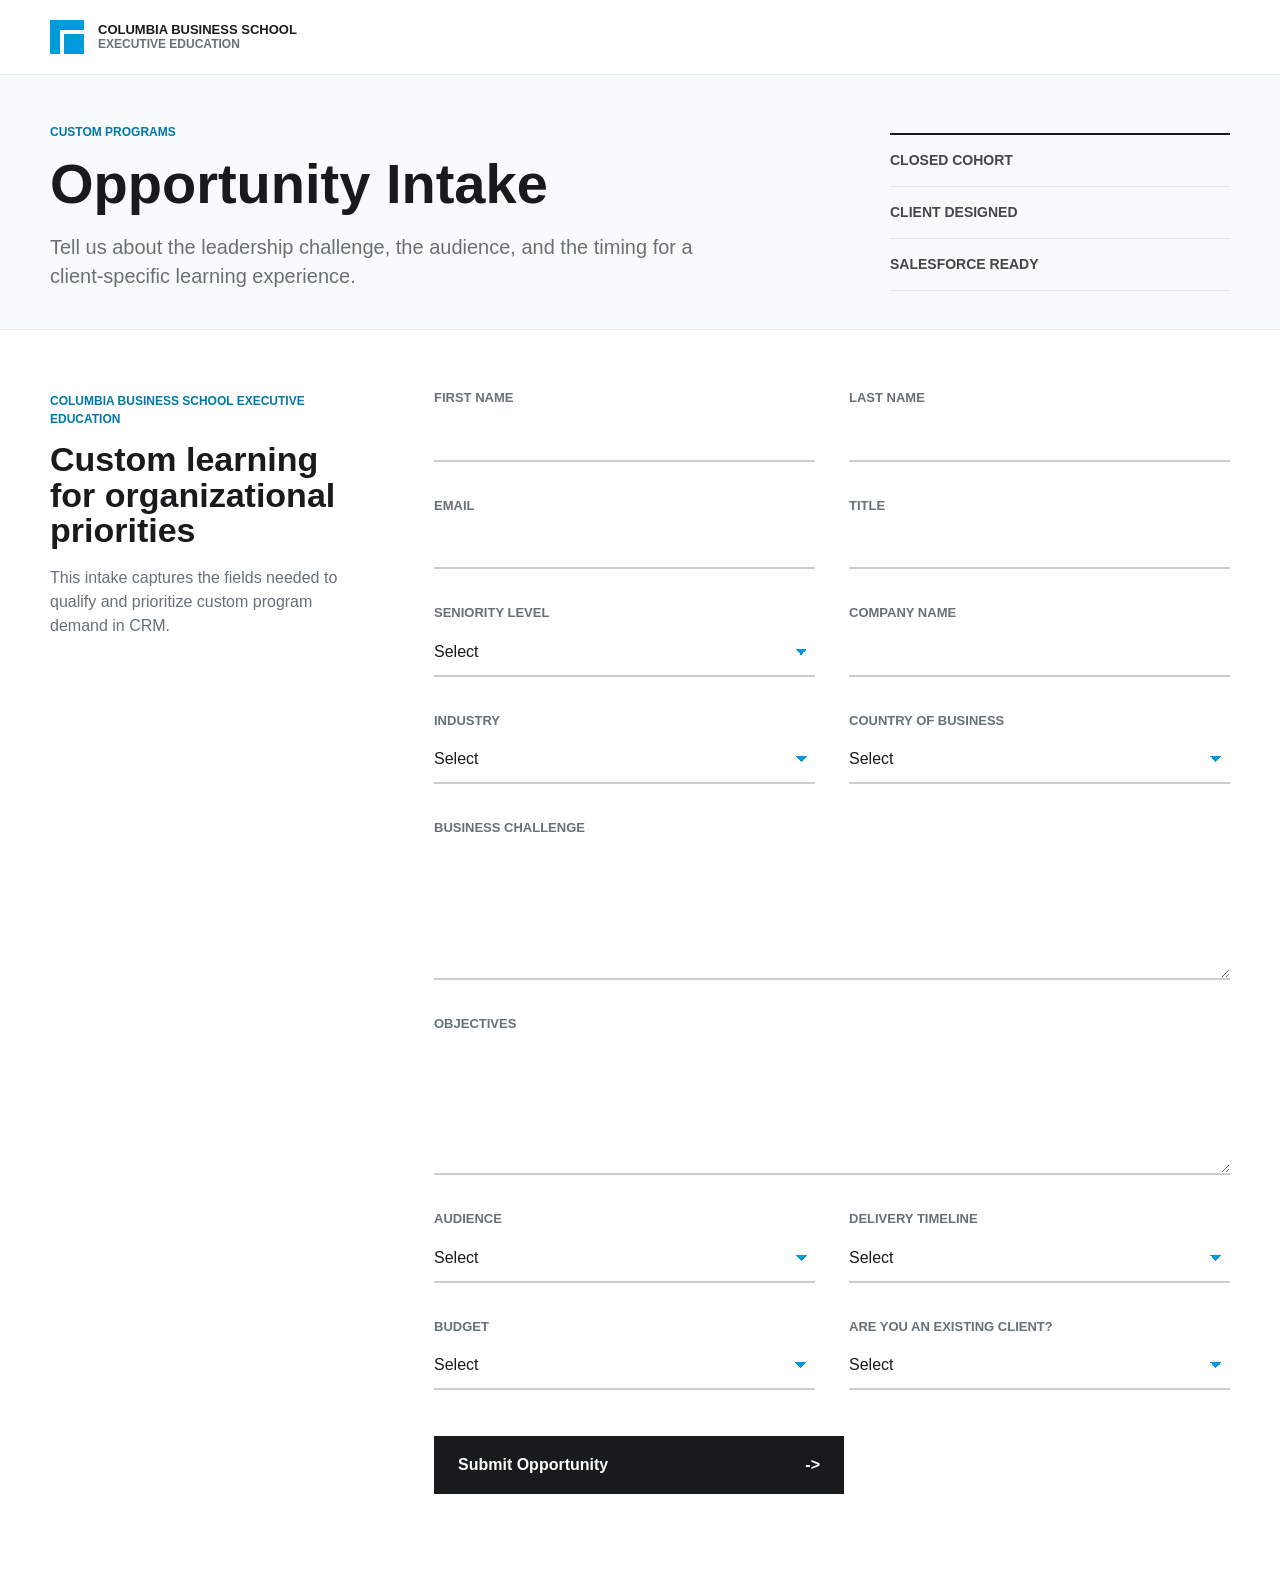
==== index.html @ e0cfa438 "Initial custom programs intake prototype" ====
<!doctype html>
<html lang="en">
  <head>
    <meta charset="utf-8">
    <meta name="viewport" content="width=device-width, initial-scale=1">
    <title>Custom Programs Opportunity Intake</title>
    <link rel="stylesheet" href="styles.css">
  </head>
  <body>
    <header class="site-header">
      <div class="page-shell header-inner">
        <a class="brand-lockup" href="#opportunity-form" aria-label="Columbia Business School Executive Education">
          <span class="brand-mark" aria-hidden="true"></span>
          <span class="brand-text">
            <span>Columbia Business School</span>
            <span>Executive Education</span>
          </span>
        </a>
      </div>
    </header>

    <main>
      <section class="intro-band">
        <div class="page-shell intro-grid">
          <div class="intro-copy">
            <p class="eyebrow">Custom Programs</p>
            <h1>Opportunity Intake</h1>
            <p>
              Tell us about the leadership challenge, the audience, and the timing for a client-specific learning experience.
            </p>
          </div>
          <div class="intro-meta" aria-label="Program focus">
            <span>Closed cohort</span>
            <span>Client designed</span>
            <span>Salesforce ready</span>
          </div>
        </div>
      </section>

      <section class="form-band" id="intake">
        <div class="page-shell form-layout">
          <aside class="form-rail" aria-label="Opportunity context">
            <p class="rail-kicker">Columbia Business School Executive Education</p>
            <h2>Custom learning for organizational priorities</h2>
            <p>
              This intake captures the fields needed to qualify and prioritize custom program demand in CRM.
            </p>
          </aside>

          <form id="opportunity-form" class="intake-form" autocomplete="on">
            <div class="form-field">
              <label for="firstName">First Name</label>
              <input id="firstName" name="firstName" type="text" autocomplete="given-name" required>
            </div>

            <div class="form-field">
              <label for="lastName">Last Name</label>
              <input id="lastName" name="lastName" type="text" autocomplete="family-name" required>
            </div>

            <div class="form-field">
              <label for="email">Email</label>
              <input id="email" name="email" type="email" autocomplete="email" required>
            </div>

            <div class="form-field">
              <label for="title">Title</label>
              <input id="title" name="title" type="text" autocomplete="organization-title" required>
            </div>

            <div class="form-field">
              <label for="seniority">Seniority Level</label>
              <select id="seniority" name="seniority" required></select>
            </div>

            <div class="form-field">
              <label for="companyName">Company Name</label>
              <input id="companyName" name="companyName" type="text" autocomplete="organization" required>
            </div>

            <div class="form-field">
              <label for="industry">Industry</label>
              <select id="industry" name="industry" required></select>
            </div>

            <div class="form-field">
              <label for="country">Country of Business</label>
              <select id="country" name="country" required></select>
            </div>

            <div class="form-field form-field-wide">
              <label for="businessChallenge">Business Challenge</label>
              <textarea id="businessChallenge" name="businessChallenge" rows="5" required></textarea>
            </div>

            <div class="form-field form-field-wide">
              <label for="objectives">Objectives</label>
              <textarea id="objectives" name="objectives" rows="5" required></textarea>
            </div>

            <div class="form-field">
              <label for="audience">Audience</label>
              <select id="audience" name="audience" required></select>
            </div>

            <div class="form-field">
              <label for="deliveryTimeline">Delivery Timeline</label>
              <select id="deliveryTimeline" name="deliveryTimeline" required></select>
            </div>

            <div class="form-field">
              <label for="budget">Budget</label>
              <select id="budget" name="budget" required></select>
            </div>

            <div class="form-field">
              <label for="existingClient">Are You An Existing Client?</label>
              <select id="existingClient" name="existingClient" required></select>
            </div>

            <div class="form-actions">
              <button class="primary-button" type="submit">
                <span>Submit Opportunity</span>
                <span aria-hidden="true">-&gt;</span>
              </button>
            </div>
          </form>
        </div>
      </section>

      <section id="success-view" class="success-band" hidden aria-live="polite">
        <div class="page-shell success-layout">
          <div class="score-summary">
            <p class="eyebrow">Submitted</p>
            <h2>Opportunity captured</h2>
            <div class="oqs-block">
              <div>
                <p class="score-label">Opportunity Quality Score</p>
                <p class="score-note">Prototype sample</p>
              </div>
              <strong id="oqs-score">0</strong>
            </div>
            <div class="score-meter" aria-hidden="true">
              <span id="oqs-meter"></span>
            </div>
            <p id="oqs-tier" class="tier-label"></p>
            <button id="new-entry" class="secondary-button" type="button">Start Another Entry</button>
          </div>

          <div>
            <h2 class="summary-title">Entered Values</h2>
            <dl id="submission-summary" class="submission-summary"></dl>
          </div>
        </div>
      </section>
    </main>

    <script src="app.js"></script>
  </body>
</html>
---- styles.css ----
:root {
  --color-white: #fff;
  --color-black: #000;
  --color-blue-40: #009bdb;
  --color-blue-60: #0078ab;
  --color-gray-20: #e6e6e6;
  --color-gray-30: #ccc;
  --color-gray-60: #767676;
  --color-c-gray-5: #f8fafb;
  --color-c-gray-10: #f1f4f7;
  --color-c-gray-20: #e3e8ee;
  --color-c-gray-70: #687078;
  --color-c-gray-80: #42474c;
  --color-c-gray-90: #181a1c;
  --font-text: "neue-haas-grotesk-text", "Helvetica Neue", Arial, sans-serif;
  --font-display: "neue-haas-grotesk-display", "Helvetica Neue", Arial, sans-serif;
  --max-width: 1180px;
}

* {
  box-sizing: border-box;
}

html {
  scroll-behavior: smooth;
}

body {
  margin: 0;
  background: var(--color-white);
  color: var(--color-c-gray-90);
  font-family: var(--font-text);
  font-size: 16px;
  line-height: 1.5;
}

button,
input,
select,
textarea {
  font: inherit;
}

button {
  cursor: pointer;
}

.page-shell {
  width: min(100% - 40px, var(--max-width));
  margin: 0 auto;
}

.site-header {
  border-bottom: 1px solid var(--color-c-gray-20);
  background: var(--color-white);
}

.header-inner {
  min-height: 74px;
  display: flex;
  align-items: center;
}

.brand-lockup {
  display: inline-flex;
  align-items: center;
  gap: 14px;
  color: inherit;
  text-decoration: none;
}

.brand-mark {
  position: relative;
  width: 34px;
  height: 34px;
  flex: 0 0 34px;
  background: var(--color-blue-40);
}

.brand-mark::before {
  position: absolute;
  content: "";
  inset: 10px 0 0 10px;
  border-left: 4px solid var(--color-white);
  border-top: 4px solid var(--color-white);
}

.brand-text {
  display: grid;
  gap: 1px;
  line-height: 1.05;
  text-transform: uppercase;
}

.brand-text span:first-child {
  font-size: 13px;
  font-weight: 700;
}

.brand-text span:last-child {
  color: var(--color-c-gray-70);
  font-size: 12px;
  font-weight: 600;
}

.intro-band {
  background: var(--color-c-gray-5);
  border-bottom: 1px solid var(--color-c-gray-20);
}

.intro-grid {
  min-height: 245px;
  display: grid;
  grid-template-columns: minmax(0, 1fr) minmax(250px, 340px);
  gap: 48px;
  align-items: end;
  padding: 48px 0 38px;
}

.intro-copy {
  max-width: 760px;
}

.eyebrow,
.rail-kicker,
.score-label,
.score-note,
.tier-label {
  margin: 0;
  font-size: 12px;
  font-weight: 700;
  letter-spacing: 0;
  text-transform: uppercase;
}

.eyebrow,
.rail-kicker {
  color: var(--color-blue-60);
}

h1,
h2 {
  margin: 0;
  font-family: var(--font-display);
  font-weight: 600;
  line-height: 1.04;
  letter-spacing: 0;
}

h1 {
  max-width: 920px;
  margin-top: 14px;
  font-size: 56px;
}

.intro-copy p:last-child {
  max-width: 670px;
  margin: 20px 0 0;
  color: var(--color-c-gray-70);
  font-size: 20px;
  line-height: 1.45;
}

.intro-meta {
  display: grid;
  border-top: 2px solid var(--color-c-gray-90);
}

.intro-meta span {
  padding: 15px 0;
  border-bottom: 1px solid var(--color-c-gray-20);
  color: var(--color-c-gray-80);
  font-size: 14px;
  font-weight: 700;
  text-transform: uppercase;
}

.form-band {
  padding: 58px 0 82px;
}

.form-layout {
  display: grid;
  grid-template-columns: minmax(230px, 320px) minmax(0, 1fr);
  gap: 64px;
  align-items: start;
}

.form-rail {
  position: sticky;
  top: 28px;
  padding-top: 4px;
}

.form-rail h2 {
  margin-top: 14px;
  font-size: 34px;
}

.form-rail p:last-child {
  margin: 18px 0 0;
  color: var(--color-c-gray-70);
}

.intake-form {
  display: grid;
  grid-template-columns: repeat(2, minmax(0, 1fr));
  column-gap: 34px;
  row-gap: 34px;
}

.form-field {
  display: grid;
  gap: 6px;
}

.form-field-wide {
  grid-column: 1 / -1;
}

.form-field label {
  color: var(--color-c-gray-70);
  font-size: 13px;
  font-weight: 700;
  text-transform: uppercase;
}

.form-field input,
.form-field select,
.form-field textarea {
  width: 100%;
  border: 0;
  border-bottom: 2px solid var(--color-gray-30);
  border-radius: 0;
  background: transparent;
  color: var(--color-c-gray-90);
  outline: none;
  transition: border-color 160ms ease, background-color 160ms ease;
}

.form-field input,
.form-field select {
  min-height: 48px;
}

.form-field textarea {
  min-height: 128px;
  padding-top: 12px;
  resize: vertical;
}

.form-field select {
  appearance: none;
  padding-right: 32px;
  background-image:
    linear-gradient(45deg, transparent 50%, var(--color-blue-40) 50%),
    linear-gradient(135deg, var(--color-blue-40) 50%, transparent 50%);
  background-position:
    calc(100% - 14px) 50%,
    calc(100% - 8px) 50%;
  background-size: 6px 6px, 6px 6px;
  background-repeat: no-repeat;
}

.form-field input:hover,
.form-field select:hover,
.form-field textarea:hover {
  border-bottom-color: var(--color-c-gray-90);
}

.form-field input:focus,
.form-field select:focus,
.form-field textarea:focus {
  border-bottom-color: var(--color-blue-40);
  background: var(--color-c-gray-5);
}

.form-actions {
  grid-column: 1 / -1;
  padding-top: 12px;
}

.primary-button,
.secondary-button {
  min-height: 58px;
  border-radius: 0;
  padding: 0 23px;
  font-size: 16px;
  font-weight: 700;
  letter-spacing: 0;
}

.primary-button {
  width: min(100%, 410px);
  display: inline-flex;
  align-items: center;
  justify-content: space-between;
  gap: 18px;
  border: 1px solid var(--color-c-gray-90);
  background: var(--color-c-gray-90);
  color: var(--color-white);
}

.primary-button:hover,
.primary-button:focus {
  background: var(--color-c-gray-80);
  border-color: var(--color-c-gray-80);
}

.secondary-button {
  width: 100%;
  margin-top: 28px;
  border: 1px solid var(--color-gray-30);
  background: transparent;
  color: var(--color-c-gray-90);
}

.secondary-button:hover,
.secondary-button:focus {
  background: var(--color-c-gray-90);
  border-color: var(--color-c-gray-90);
  color: var(--color-white);
}

.success-band {
  padding: 58px 0 86px;
  border-top: 1px solid var(--color-c-gray-20);
  background: var(--color-white);
}

.success-layout {
  display: grid;
  grid-template-columns: minmax(260px, 360px) minmax(0, 1fr);
  gap: 64px;
  align-items: start;
}

.score-summary {
  border-top: 2px solid var(--color-c-gray-90);
  padding-top: 26px;
}

.score-summary h2,
.summary-title {
  margin-top: 12px;
  font-size: 34px;
}

.oqs-block {
  display: flex;
  align-items: end;
  justify-content: space-between;
  gap: 18px;
  margin-top: 34px;
}

.score-label {
  color: var(--color-c-gray-90);
}

.score-note {
  margin-top: 4px;
  color: var(--color-c-gray-70);
  font-size: 11px;
}

#oqs-score {
  font-family: var(--font-display);
  font-size: 76px;
  line-height: 0.9;
}

.score-meter {
  height: 8px;
  margin-top: 18px;
  background: var(--color-c-gray-20);
}

.score-meter span {
  display: block;
  width: 0%;
  height: 100%;
  background: var(--color-blue-40);
  transition: width 260ms ease;
}

.tier-label {
  margin-top: 14px;
  color: var(--color-c-gray-80);
}

.submission-summary {
  display: grid;
  grid-template-columns: repeat(2, minmax(0, 1fr));
  gap: 18px;
  margin: 24px 0 0;
}

.summary-item {
  min-width: 0;
  padding: 18px 0;
  border-top: 1px solid var(--color-c-gray-20);
}

.summary-item-wide {
  grid-column: 1 / -1;
}

.summary-item dt {
  margin: 0 0 7px;
  color: var(--color-c-gray-70);
  font-size: 12px;
  font-weight: 700;
  text-transform: uppercase;
}

.summary-item dd {
  margin: 0;
  overflow-wrap: anywhere;
  color: var(--color-c-gray-90);
}

[hidden] {
  display: none !important;
}

@media (max-width: 880px) {
  .intro-grid,
  .form-layout,
  .success-layout {
    grid-template-columns: 1fr;
    gap: 34px;
  }

  .intro-grid {
    min-height: auto;
    padding: 40px 0 32px;
  }

  h1 {
    font-size: 42px;
  }

  .intro-copy p:last-child {
    font-size: 18px;
  }

  .form-rail {
    position: static;
  }

  .intake-form,
  .submission-summary {
    grid-template-columns: 1fr;
  }
}

@media (max-width: 560px) {
  .page-shell {
    width: min(100% - 28px, var(--max-width));
  }

  .header-inner {
    min-height: 68px;
  }

  .brand-text span:first-child {
    font-size: 11px;
  }

  .brand-text span:last-child {
    font-size: 11px;
  }

  h1 {
    font-size: 36px;
  }

  .form-band,
  .success-band {
    padding: 40px 0 62px;
  }

  .form-rail h2,
  .score-summary h2,
  .summary-title {
    font-size: 28px;
  }

  #oqs-score {
    font-size: 62px;
  }
}
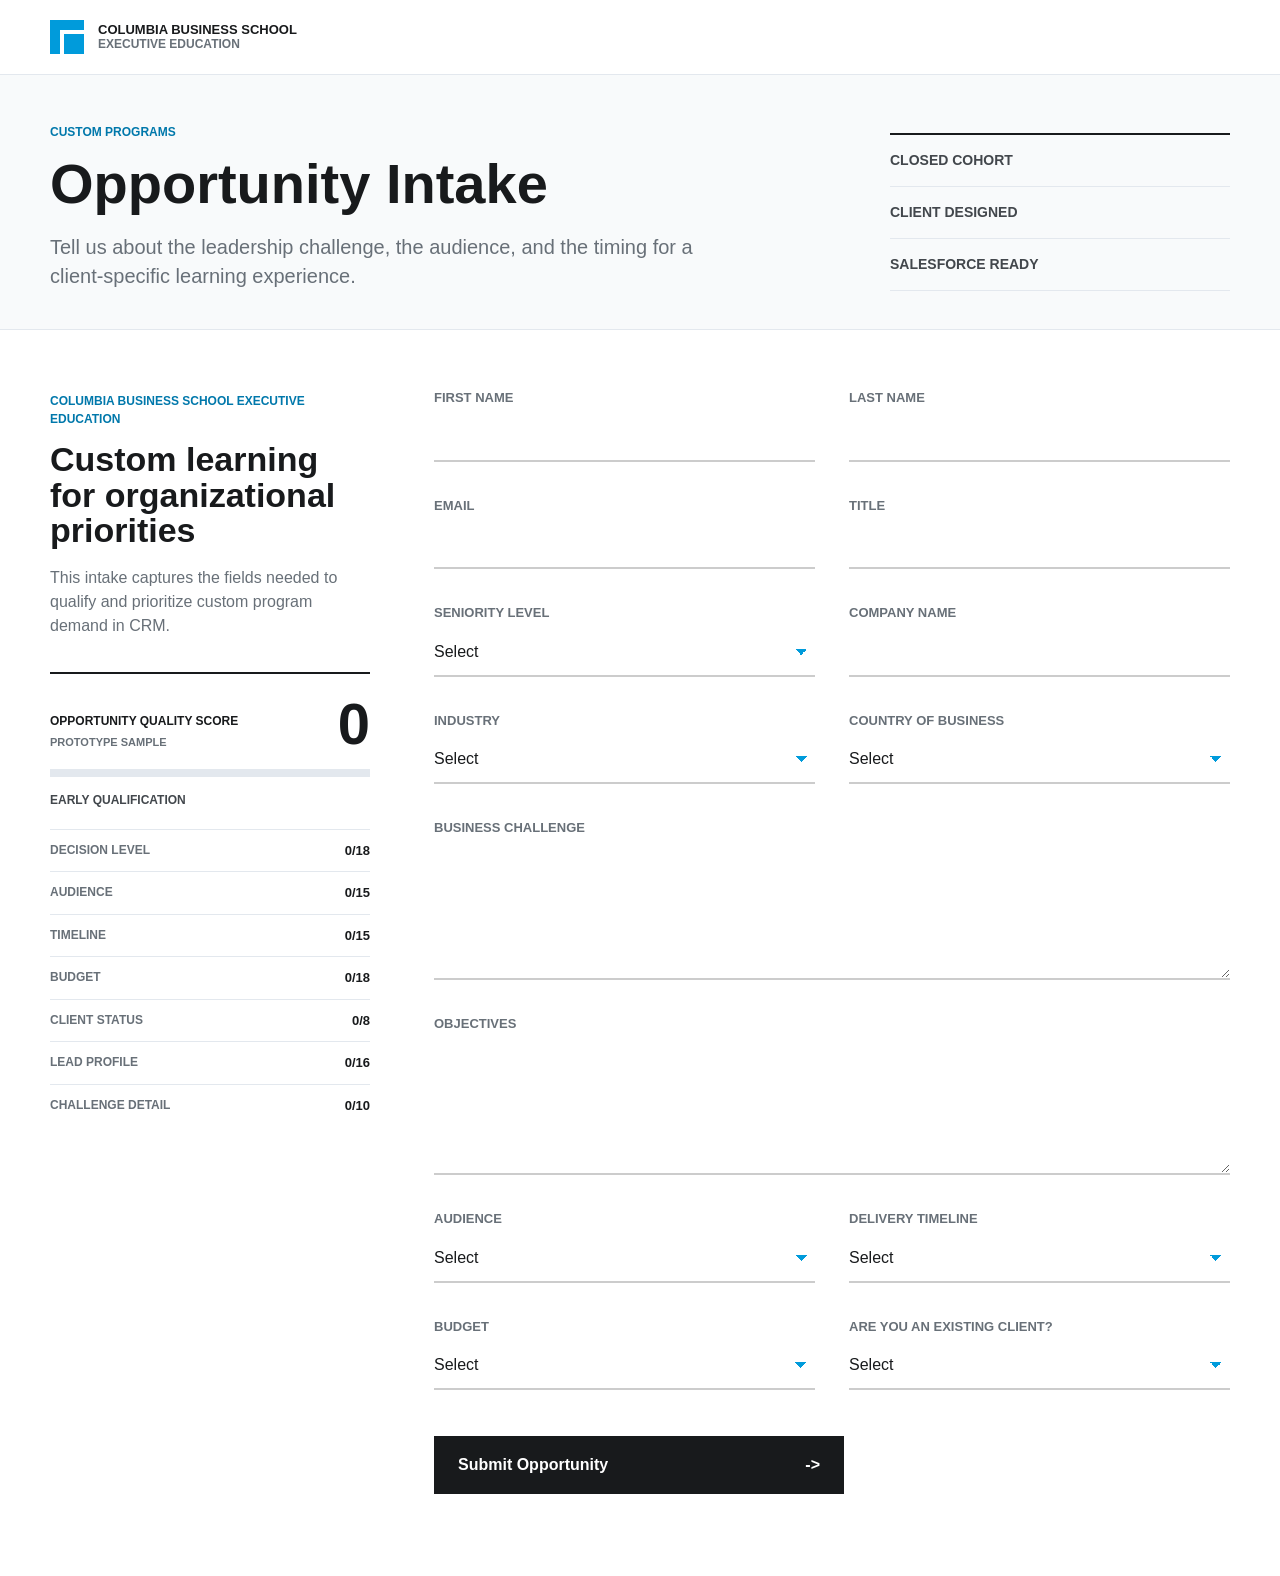
==== commit a01b9ab7: "Add live opportunity scoring" ====
--- a/index.html
+++ b/index.html
@@ -45,6 +45,49 @@
             <p>
               This intake captures the fields needed to qualify and prioritize custom program demand in CRM.
             </p>
+            <div class="live-score" aria-live="polite">
+              <div class="live-score-header">
+                <div>
+                  <p class="score-label">Opportunity Quality Score</p>
+                  <p class="score-note">Prototype sample</p>
+                </div>
+                <strong id="live-oqs-score">0</strong>
+              </div>
+              <div class="score-meter" aria-hidden="true">
+                <span id="live-oqs-meter"></span>
+              </div>
+              <p id="live-oqs-tier" class="tier-label">Early qualification</p>
+              <dl class="score-breakdown">
+                <div>
+                  <dt>Decision level</dt>
+                  <dd><span id="score-seniority">0</span>/18</dd>
+                </div>
+                <div>
+                  <dt>Audience</dt>
+                  <dd><span id="score-audience">0</span>/15</dd>
+                </div>
+                <div>
+                  <dt>Timeline</dt>
+                  <dd><span id="score-timeline">0</span>/15</dd>
+                </div>
+                <div>
+                  <dt>Budget</dt>
+                  <dd><span id="score-budget">0</span>/18</dd>
+                </div>
+                <div>
+                  <dt>Client status</dt>
+                  <dd><span id="score-client">0</span>/8</dd>
+                </div>
+                <div>
+                  <dt>Lead profile</dt>
+                  <dd><span id="score-profile">0</span>/16</dd>
+                </div>
+                <div>
+                  <dt>Challenge detail</dt>
+                  <dd><span id="score-detail">0</span>/10</dd>
+                </div>
+              </dl>
+            </div>
           </aside>
 
           <form id="opportunity-form" class="intake-form" autocomplete="on">
--- a/styles.css
+++ b/styles.css
@@ -197,9 +197,60 @@
   font-size: 34px;
 }
 
-.form-rail p:last-child {
+.form-rail > p:not(.rail-kicker) {
   margin: 18px 0 0;
   color: var(--color-c-gray-70);
+}
+
+.live-score {
+  margin-top: 34px;
+  padding-top: 24px;
+  border-top: 2px solid var(--color-c-gray-90);
+}
+
+.live-score-header {
+  display: flex;
+  align-items: end;
+  justify-content: space-between;
+  gap: 18px;
+}
+
+#live-oqs-score {
+  font-family: var(--font-display);
+  font-size: 58px;
+  line-height: 0.9;
+}
+
+.score-breakdown {
+  display: grid;
+  gap: 0;
+  margin: 20px 0 0;
+}
+
+.score-breakdown div {
+  display: flex;
+  justify-content: space-between;
+  gap: 18px;
+  padding: 11px 0;
+  border-top: 1px solid var(--color-c-gray-20);
+}
+
+.score-breakdown dt,
+.score-breakdown dd {
+  margin: 0;
+}
+
+.score-breakdown dt {
+  color: var(--color-c-gray-70);
+  font-size: 12px;
+  font-weight: 700;
+  text-transform: uppercase;
+}
+
+.score-breakdown dd {
+  color: var(--color-c-gray-90);
+  font-size: 13px;
+  font-weight: 700;
 }
 
 .intake-form {
@@ -481,12 +532,13 @@
     padding: 40px 0 62px;
   }
 
-  .form-rail h2,
+.form-rail h2,
   .score-summary h2,
   .summary-title {
     font-size: 28px;
   }
 
+  #live-oqs-score,
   #oqs-score {
     font-size: 62px;
   }
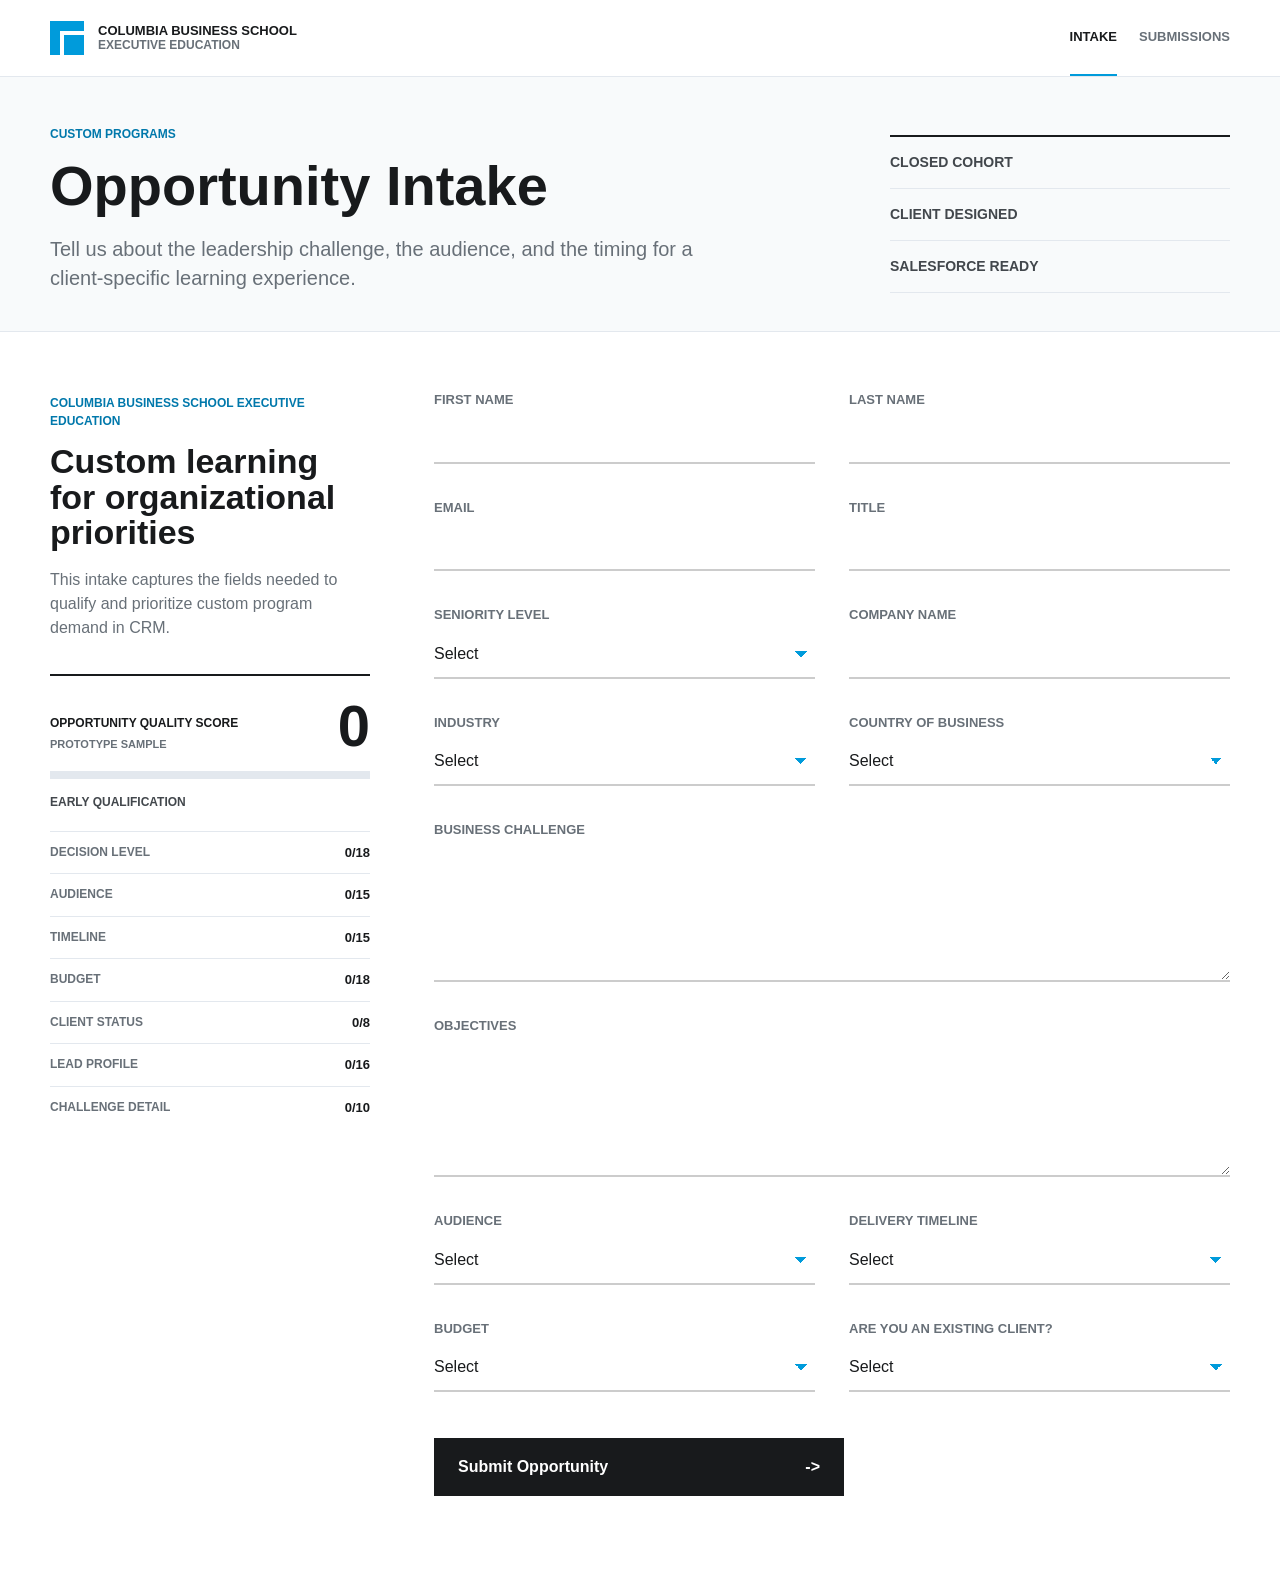
==== commit 420038a9: "Add submissions dashboard" ====
--- a/index.html
+++ b/index.html
@@ -9,13 +9,17 @@
   <body>
     <header class="site-header">
       <div class="page-shell header-inner">
-        <a class="brand-lockup" href="#opportunity-form" aria-label="Columbia Business School Executive Education">
+        <a class="brand-lockup" href="index.html" aria-label="Columbia Business School Executive Education">
           <span class="brand-mark" aria-hidden="true"></span>
           <span class="brand-text">
             <span>Columbia Business School</span>
             <span>Executive Education</span>
           </span>
         </a>
+        <nav class="site-nav" aria-label="Primary navigation">
+          <a href="index.html" aria-current="page">Intake</a>
+          <a href="submissions.html">Submissions</a>
+        </nav>
       </div>
     </header>
 
--- a/styles.css
+++ b/styles.css
@@ -59,6 +59,8 @@
   min-height: 74px;
   display: flex;
   align-items: center;
+  justify-content: space-between;
+  gap: 28px;
 }
 
 .brand-lockup {
@@ -101,6 +103,30 @@
   color: var(--color-c-gray-70);
   font-size: 12px;
   font-weight: 600;
+}
+
+.site-nav {
+  display: flex;
+  align-items: center;
+  gap: 22px;
+  margin-left: auto;
+}
+
+.site-nav a {
+  border-bottom: 2px solid transparent;
+  color: var(--color-c-gray-70);
+  font-size: 13px;
+  font-weight: 700;
+  line-height: 74px;
+  text-decoration: none;
+  text-transform: uppercase;
+}
+
+.site-nav a:hover,
+.site-nav a:focus,
+.site-nav a[aria-current="page"] {
+  border-bottom-color: var(--color-blue-40);
+  color: var(--color-c-gray-90);
 }
 
 .intro-band {
@@ -379,6 +405,195 @@
   background: var(--color-white);
 }
 
+.ops-band {
+  background: var(--color-c-gray-5);
+  border-bottom: 1px solid var(--color-c-gray-20);
+}
+
+.ops-header {
+  min-height: 214px;
+  display: flex;
+  align-items: end;
+  justify-content: space-between;
+  gap: 40px;
+  padding: 44px 0 36px;
+}
+
+.ops-header > div {
+  max-width: 830px;
+}
+
+.ops-header h1 {
+  margin-top: 14px;
+}
+
+.ops-header p:last-child {
+  max-width: 720px;
+  margin: 18px 0 0;
+  color: var(--color-c-gray-70);
+  font-size: 18px;
+}
+
+.secondary-link {
+  min-width: 132px;
+  border: 1px solid var(--color-gray-30);
+  padding: 16px 20px;
+  color: var(--color-c-gray-90);
+  font-size: 14px;
+  font-weight: 700;
+  text-align: center;
+  text-decoration: none;
+}
+
+.secondary-link:hover,
+.secondary-link:focus {
+  background: var(--color-c-gray-90);
+  border-color: var(--color-c-gray-90);
+  color: var(--color-white);
+}
+
+.submissions-band {
+  padding: 34px 0 72px;
+}
+
+.summary-strip {
+  display: grid;
+  grid-template-columns: repeat(4, minmax(0, 1fr));
+  border-top: 2px solid var(--color-c-gray-90);
+  border-bottom: 1px solid var(--color-c-gray-20);
+}
+
+.summary-strip div {
+  min-width: 0;
+  padding: 22px 24px 22px 0;
+}
+
+.summary-strip div:not(:first-child) {
+  padding-left: 24px;
+  border-left: 1px solid var(--color-c-gray-20);
+}
+
+.summary-strip span {
+  display: block;
+  font-family: var(--font-display);
+  font-size: 40px;
+  font-weight: 600;
+  line-height: 1;
+}
+
+.summary-strip p {
+  margin: 8px 0 0;
+  color: var(--color-c-gray-70);
+  font-size: 12px;
+  font-weight: 700;
+  text-transform: uppercase;
+}
+
+.table-toolbar {
+  display: grid;
+  grid-template-columns: minmax(260px, 420px) minmax(180px, 240px);
+  gap: 24px;
+  align-items: end;
+  margin-top: 32px;
+}
+
+.compact-field input,
+.compact-field select {
+  min-height: 40px;
+}
+
+.table-frame {
+  width: 100%;
+  margin-top: 28px;
+  overflow-x: auto;
+  border-top: 2px solid var(--color-c-gray-90);
+  border-bottom: 1px solid var(--color-c-gray-20);
+}
+
+.submissions-table {
+  width: 100%;
+  min-width: 1720px;
+  border-collapse: collapse;
+  font-size: 13px;
+}
+
+.submissions-table th,
+.submissions-table td {
+  padding: 14px 16px;
+  border-bottom: 1px solid var(--color-c-gray-20);
+  text-align: left;
+  vertical-align: top;
+}
+
+.submissions-table th {
+  position: sticky;
+  top: 0;
+  z-index: 1;
+  background: var(--color-white);
+  color: var(--color-c-gray-70);
+  font-size: 11px;
+  font-weight: 700;
+  text-transform: uppercase;
+}
+
+.submissions-table tbody tr:hover {
+  background: var(--color-c-gray-5);
+}
+
+.nowrap {
+  white-space: nowrap;
+}
+
+.strong-cell {
+  font-weight: 700;
+}
+
+.long-cell {
+  min-width: 320px;
+  max-width: 380px;
+}
+
+.oqs-badge,
+.status-badge {
+  display: inline-flex;
+  min-height: 26px;
+  align-items: center;
+  border: 1px solid var(--color-c-gray-20);
+  padding: 4px 9px;
+  font-size: 12px;
+  font-weight: 700;
+  white-space: nowrap;
+}
+
+.oqs-badge {
+  min-width: 42px;
+  justify-content: center;
+  background: var(--color-c-gray-10);
+  color: var(--color-c-gray-90);
+}
+
+.oqs-badge.is-strong {
+  border-color: var(--color-blue-40);
+  background: var(--color-blue-5, #d8f2fd);
+}
+
+.oqs-badge.is-priority {
+  background: var(--color-c-gray-90);
+  border-color: var(--color-c-gray-90);
+  color: var(--color-white);
+}
+
+.status-badge {
+  background: var(--color-white);
+  color: var(--color-c-gray-80);
+}
+
+.empty-state {
+  margin: 24px 0 0;
+  color: var(--color-c-gray-70);
+  font-weight: 700;
+}
+
 .success-layout {
   display: grid;
   grid-template-columns: minmax(260px, 360px) minmax(0, 1fr);
@@ -478,9 +693,14 @@
 @media (max-width: 880px) {
   .intro-grid,
   .form-layout,
-  .success-layout {
+  .success-layout,
+  .ops-header {
     grid-template-columns: 1fr;
     gap: 34px;
+  }
+
+  .ops-header {
+    display: grid;
   }
 
   .intro-grid {
@@ -504,6 +724,11 @@
   .submission-summary {
     grid-template-columns: 1fr;
   }
+
+  .summary-strip,
+  .table-toolbar {
+    grid-template-columns: repeat(2, minmax(0, 1fr));
+  }
 }
 
 @media (max-width: 560px) {
@@ -523,16 +748,48 @@
     font-size: 11px;
   }
 
+  .header-inner {
+    align-items: flex-start;
+    flex-direction: column;
+    gap: 8px;
+    padding: 16px 0 0;
+  }
+
+  .site-nav {
+    width: 100%;
+    gap: 18px;
+  }
+
+  .site-nav a {
+    line-height: 42px;
+  }
+
   h1 {
     font-size: 36px;
   }
 
   .form-band,
-  .success-band {
+  .success-band,
+  .submissions-band {
     padding: 40px 0 62px;
   }
 
-.form-rail h2,
+  .summary-strip,
+  .table-toolbar {
+    grid-template-columns: 1fr;
+  }
+
+  .summary-strip div,
+  .summary-strip div:not(:first-child) {
+    padding: 18px 0;
+    border-left: 0;
+  }
+
+  .summary-strip div:not(:first-child) {
+    border-top: 1px solid var(--color-c-gray-20);
+  }
+
+  .form-rail h2,
   .score-summary h2,
   .summary-title {
     font-size: 28px;
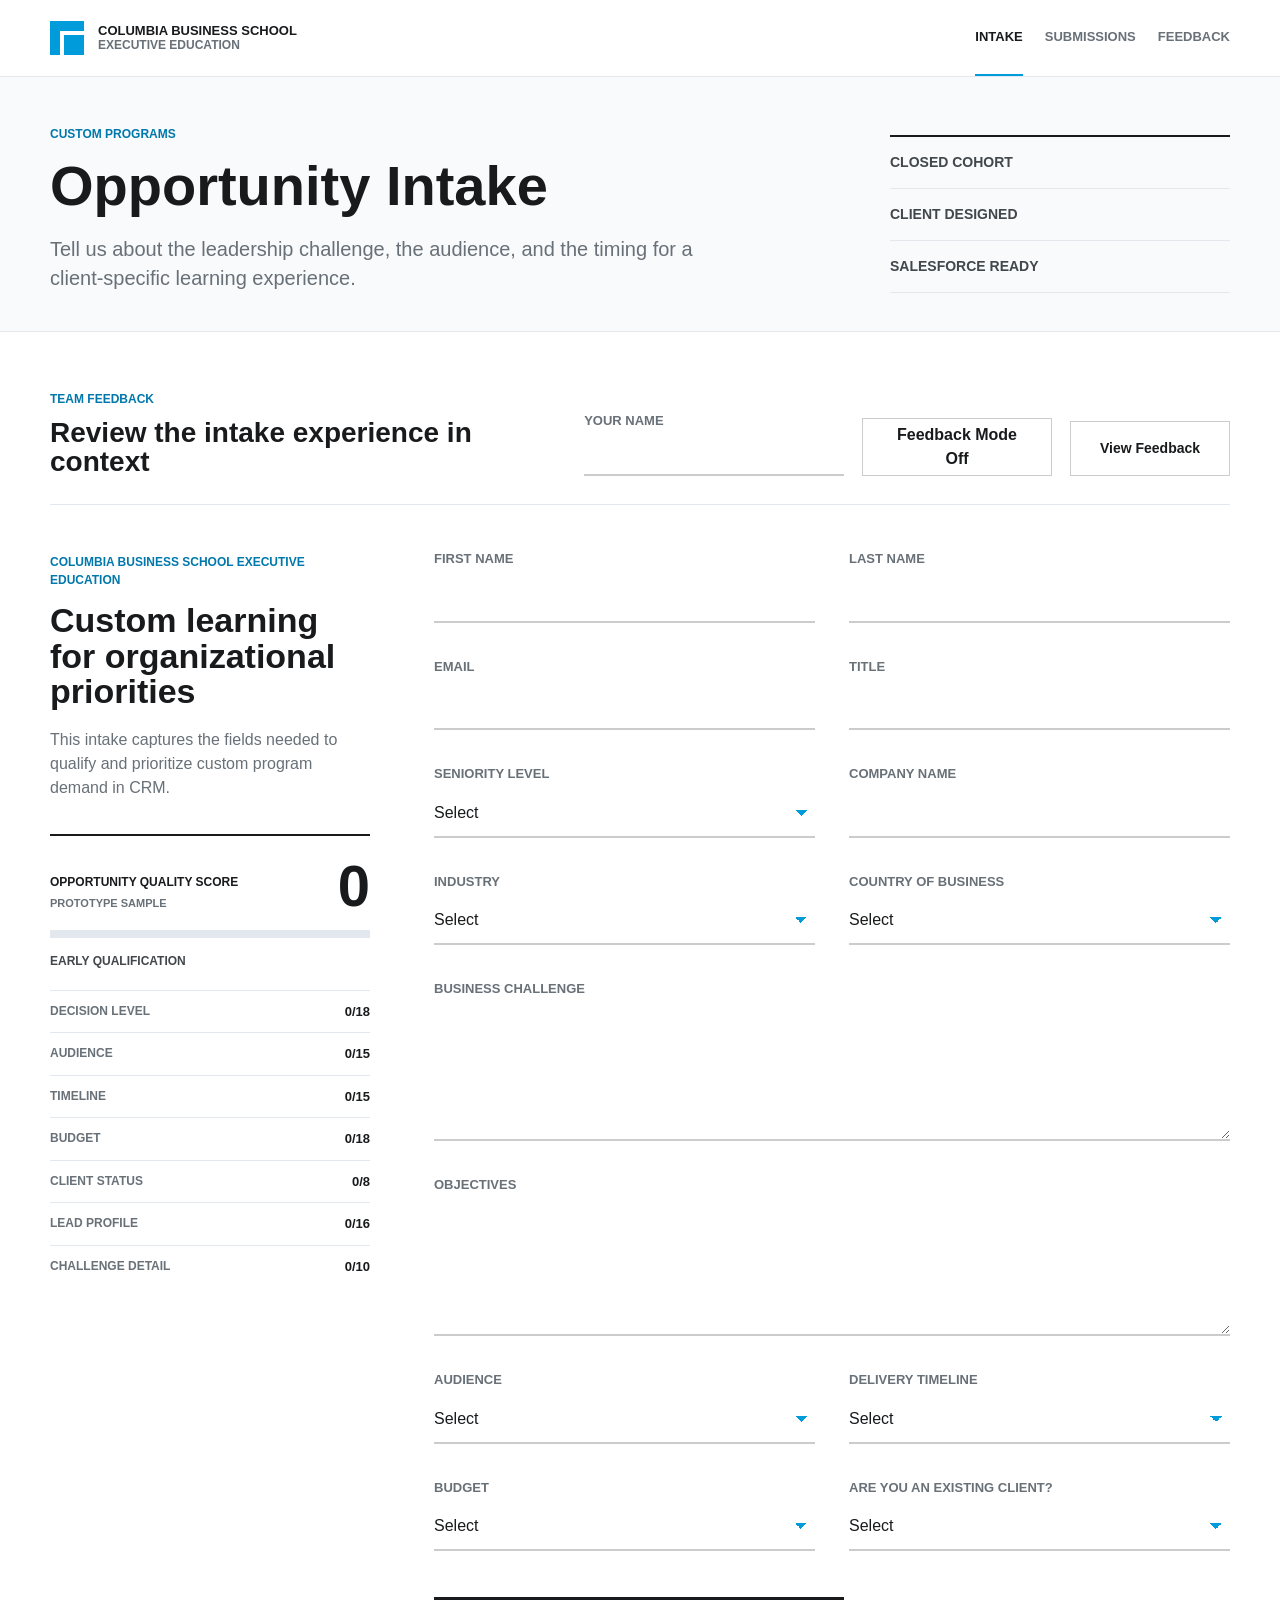
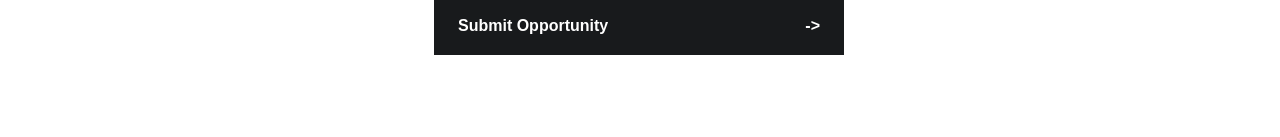
==== commit 6a1a55a2: "Add team feedback collection" ====
--- a/index.html
+++ b/index.html
@@ -19,6 +19,7 @@
         <nav class="site-nav" aria-label="Primary navigation">
           <a href="index.html" aria-current="page">Intake</a>
           <a href="submissions.html">Submissions</a>
+          <a href="feedback.html">Feedback</a>
         </nav>
       </div>
     </header>
@@ -42,6 +43,20 @@
       </section>
 
       <section class="form-band" id="intake">
+        <div class="page-shell feedback-setup" aria-label="Feedback setup">
+          <div>
+            <p class="eyebrow">Team Feedback</p>
+            <h2>Review the intake experience in context</h2>
+          </div>
+          <div class="feedback-controls">
+            <div class="form-field compact-field reviewer-field">
+              <label for="reviewer-name">Your Name</label>
+              <input id="reviewer-name" name="reviewer-name" type="text" autocomplete="name">
+            </div>
+            <button id="feedback-mode-toggle" class="secondary-button compact-button" type="button" aria-pressed="false">Feedback Mode Off</button>
+            <a class="secondary-link compact-link" href="feedback.html">View Feedback</a>
+          </div>
+        </div>
         <div class="page-shell form-layout">
           <aside class="form-rail" aria-label="Opportunity context">
             <p class="rail-kicker">Columbia Business School Executive Education</p>
@@ -95,72 +110,72 @@
           </aside>
 
           <form id="opportunity-form" class="intake-form" autocomplete="on">
-            <div class="form-field">
+            <div class="form-field feedback-target" data-feedback-id="firstName" data-feedback-label="First Name Field" data-feedback-type="field">
               <label for="firstName">First Name</label>
               <input id="firstName" name="firstName" type="text" autocomplete="given-name" required>
             </div>
 
-            <div class="form-field">
+            <div class="form-field feedback-target" data-feedback-id="lastName" data-feedback-label="Last Name Field" data-feedback-type="field">
               <label for="lastName">Last Name</label>
               <input id="lastName" name="lastName" type="text" autocomplete="family-name" required>
             </div>
 
-            <div class="form-field">
+            <div class="form-field feedback-target" data-feedback-id="email" data-feedback-label="Email Field" data-feedback-type="field">
               <label for="email">Email</label>
               <input id="email" name="email" type="email" autocomplete="email" required>
             </div>
 
-            <div class="form-field">
+            <div class="form-field feedback-target" data-feedback-id="title" data-feedback-label="Title Field" data-feedback-type="field">
               <label for="title">Title</label>
               <input id="title" name="title" type="text" autocomplete="organization-title" required>
             </div>
 
-            <div class="form-field">
+            <div class="form-field feedback-target" data-feedback-id="seniority" data-feedback-label="Seniority Level Field" data-feedback-type="field">
               <label for="seniority">Seniority Level</label>
               <select id="seniority" name="seniority" required></select>
             </div>
 
-            <div class="form-field">
+            <div class="form-field feedback-target" data-feedback-id="companyName" data-feedback-label="Company Name Field" data-feedback-type="field">
               <label for="companyName">Company Name</label>
               <input id="companyName" name="companyName" type="text" autocomplete="organization" required>
             </div>
 
-            <div class="form-field">
+            <div class="form-field feedback-target" data-feedback-id="industry" data-feedback-label="Industry Field" data-feedback-type="field">
               <label for="industry">Industry</label>
               <select id="industry" name="industry" required></select>
             </div>
 
-            <div class="form-field">
+            <div class="form-field feedback-target" data-feedback-id="country" data-feedback-label="Country of Business Field" data-feedback-type="field">
               <label for="country">Country of Business</label>
               <select id="country" name="country" required></select>
             </div>
 
-            <div class="form-field form-field-wide">
+            <div class="form-field form-field-wide feedback-target" data-feedback-id="businessChallenge" data-feedback-label="Business Challenge Field" data-feedback-type="field">
               <label for="businessChallenge">Business Challenge</label>
               <textarea id="businessChallenge" name="businessChallenge" rows="5" required></textarea>
             </div>
 
-            <div class="form-field form-field-wide">
+            <div class="form-field form-field-wide feedback-target" data-feedback-id="objectives" data-feedback-label="Objectives Field" data-feedback-type="field">
               <label for="objectives">Objectives</label>
               <textarea id="objectives" name="objectives" rows="5" required></textarea>
             </div>
 
-            <div class="form-field">
+            <div class="form-field feedback-target" data-feedback-id="audience" data-feedback-label="Audience Field" data-feedback-type="field">
               <label for="audience">Audience</label>
               <select id="audience" name="audience" required></select>
             </div>
 
-            <div class="form-field">
+            <div class="form-field feedback-target" data-feedback-id="deliveryTimeline" data-feedback-label="Delivery Timeline Field" data-feedback-type="field">
               <label for="deliveryTimeline">Delivery Timeline</label>
               <select id="deliveryTimeline" name="deliveryTimeline" required></select>
             </div>
 
-            <div class="form-field">
+            <div class="form-field feedback-target" data-feedback-id="budget" data-feedback-label="Budget Field" data-feedback-type="field">
               <label for="budget">Budget</label>
               <select id="budget" name="budget" required></select>
             </div>
 
-            <div class="form-field">
+            <div class="form-field feedback-target" data-feedback-id="existingClient" data-feedback-label="Existing Client Field" data-feedback-type="field">
               <label for="existingClient">Are You An Existing Client?</label>
               <select id="existingClient" name="existingClient" required></select>
             </div>
--- a/styles.css
+++ b/styles.css
@@ -205,6 +205,42 @@
   padding: 58px 0 82px;
 }
 
+.feedback-setup {
+  display: flex;
+  align-items: end;
+  justify-content: space-between;
+  gap: 36px;
+  margin-bottom: 44px;
+  padding-bottom: 28px;
+  border-bottom: 1px solid var(--color-c-gray-20);
+}
+
+.feedback-setup h2 {
+  margin-top: 10px;
+  font-size: 28px;
+}
+
+.feedback-controls {
+  display: grid;
+  grid-template-columns: minmax(220px, 300px) minmax(160px, 190px) minmax(130px, 160px);
+  gap: 18px;
+  align-items: end;
+}
+
+.compact-button,
+.compact-link {
+  min-height: 44px;
+  margin-top: 0;
+  padding: 0 16px;
+  font-size: 13px;
+}
+
+.compact-link {
+  display: inline-flex;
+  align-items: center;
+  justify-content: center;
+}
+
 .form-layout {
   display: grid;
   grid-template-columns: minmax(230px, 320px) minmax(0, 1fr);
@@ -289,6 +325,47 @@
 .form-field {
   display: grid;
   gap: 6px;
+}
+
+.feedback-target {
+  position: relative;
+}
+
+.feedback-button {
+  display: none;
+  position: absolute;
+  top: -2px;
+  right: 0;
+  z-index: 2;
+  min-height: 28px;
+  border: 1px solid var(--color-blue-40);
+  background: var(--color-white);
+  color: var(--color-blue-60);
+  padding: 4px 9px;
+  font-size: 11px;
+  font-weight: 700;
+  text-transform: uppercase;
+}
+
+.is-feedback-mode .feedback-button {
+  display: inline-flex;
+  align-items: center;
+}
+
+.is-feedback-mode .feedback-target {
+  opacity: 1;
+  outline: 1px solid rgba(0, 155, 219, 0.28);
+  outline-offset: 8px;
+}
+
+.is-feedback-mode .form-rail > :not(.feedback-target),
+.is-feedback-mode .intake-form > :not(.feedback-target) {
+  opacity: 0.32;
+  transition: opacity 160ms ease;
+}
+
+.form-field.feedback-target label {
+  padding-right: 96px;
 }
 
 .form-field-wide {
@@ -594,6 +671,171 @@
   font-weight: 700;
 }
 
+.feedback-drawer {
+  position: fixed;
+  top: 0;
+  right: 0;
+  z-index: 10;
+  width: min(460px, 100vw);
+  height: 100vh;
+  overflow: auto;
+  border-left: 1px solid var(--color-c-gray-20);
+  background: var(--color-white);
+  box-shadow: -16px 0 40px rgba(24, 26, 28, 0.18);
+  padding: 30px;
+}
+
+.drawer-close-button {
+  position: fixed;
+  top: 18px;
+  right: 18px;
+  width: 36px;
+  height: 36px;
+  border: 1px solid var(--color-c-gray-20);
+  background: var(--color-white);
+  color: var(--color-c-gray-90);
+  cursor: pointer;
+  font-size: 13px;
+  font-weight: 800;
+}
+
+.drawer-close-button:focus,
+.drawer-close-button:hover {
+  border-color: var(--color-blue-40);
+  color: var(--color-blue-60);
+}
+
+.feedback-drawer h2 {
+  padding-right: 48px;
+  font-size: 30px;
+}
+
+.drawer-target {
+  margin: 10px 0 24px;
+  color: var(--color-c-gray-70);
+  font-weight: 700;
+}
+
+.feedback-form {
+  display: grid;
+  gap: 20px;
+}
+
+.drawer-field {
+  display: grid;
+  gap: 7px;
+}
+
+.drawer-field span {
+  color: var(--color-c-gray-70);
+  font-size: 12px;
+  font-weight: 700;
+  text-transform: uppercase;
+}
+
+.drawer-field input,
+.drawer-field select,
+.drawer-field textarea {
+  width: 100%;
+  border: 1px solid var(--color-c-gray-20);
+  border-radius: 0;
+  background: var(--color-white);
+  color: var(--color-c-gray-90);
+  padding: 12px;
+  outline: none;
+}
+
+.drawer-field textarea {
+  resize: vertical;
+}
+
+.drawer-field input:focus,
+.drawer-field select:focus,
+.drawer-field textarea:focus {
+  border-color: var(--color-blue-40);
+}
+
+.drawer-actions {
+  display: grid;
+  grid-template-columns: 1fr 1fr;
+  gap: 12px;
+  padding-top: 6px;
+}
+
+.drawer-actions .secondary-button,
+.drawer-actions .primary-button {
+  width: 100%;
+  min-height: 48px;
+}
+
+.feedback-toolbar {
+  grid-template-columns: minmax(220px, 1.2fr) minmax(170px, 0.8fr) minmax(190px, 0.9fr) minmax(420px, 1.4fr);
+}
+
+.feedback-action-row {
+  display: grid;
+  grid-template-columns: repeat(3, minmax(0, 1fr));
+  gap: 10px;
+}
+
+.feedback-panels {
+  display: grid;
+  grid-template-columns: minmax(0, 1.4fr) minmax(260px, 0.6fr);
+  gap: 30px;
+  margin-top: 34px;
+}
+
+.feedback-panel {
+  border-top: 2px solid var(--color-c-gray-90);
+  padding-top: 22px;
+}
+
+.feedback-panel h2 {
+  font-size: 28px;
+}
+
+.element-summary-list,
+.reviewer-summary-list {
+  display: grid;
+  gap: 0;
+  margin-top: 18px;
+}
+
+.alignment-row {
+  display: grid;
+  grid-template-columns: minmax(0, 1fr) minmax(180px, auto);
+  gap: 18px;
+  align-items: start;
+  padding: 16px 0;
+  border-top: 1px solid var(--color-c-gray-20);
+}
+
+.alignment-row strong,
+.alignment-row span {
+  display: block;
+}
+
+.alignment-row strong {
+  font-size: 14px;
+}
+
+.alignment-row span,
+.alignment-row p {
+  color: var(--color-c-gray-70);
+  font-size: 12px;
+  font-weight: 700;
+  text-transform: uppercase;
+}
+
+.alignment-row p {
+  margin: 0;
+  text-align: right;
+}
+
+.feedback-table {
+  min-width: 1540px;
+}
+
 .success-layout {
   display: grid;
   grid-template-columns: minmax(260px, 360px) minmax(0, 1fr);
@@ -729,6 +971,17 @@
   .table-toolbar {
     grid-template-columns: repeat(2, minmax(0, 1fr));
   }
+
+  .feedback-setup,
+  .feedback-panels {
+    display: grid;
+    grid-template-columns: 1fr;
+  }
+
+  .feedback-controls,
+  .feedback-toolbar {
+    grid-template-columns: 1fr;
+  }
 }
 
 @media (max-width: 560px) {
@@ -779,6 +1032,19 @@
     grid-template-columns: 1fr;
   }
 
+  .feedback-action-row,
+  .drawer-actions {
+    grid-template-columns: 1fr;
+  }
+
+  .alignment-row {
+    grid-template-columns: 1fr;
+  }
+
+  .alignment-row p {
+    text-align: left;
+  }
+
   .summary-strip div,
   .summary-strip div:not(:first-child) {
     padding: 18px 0;
